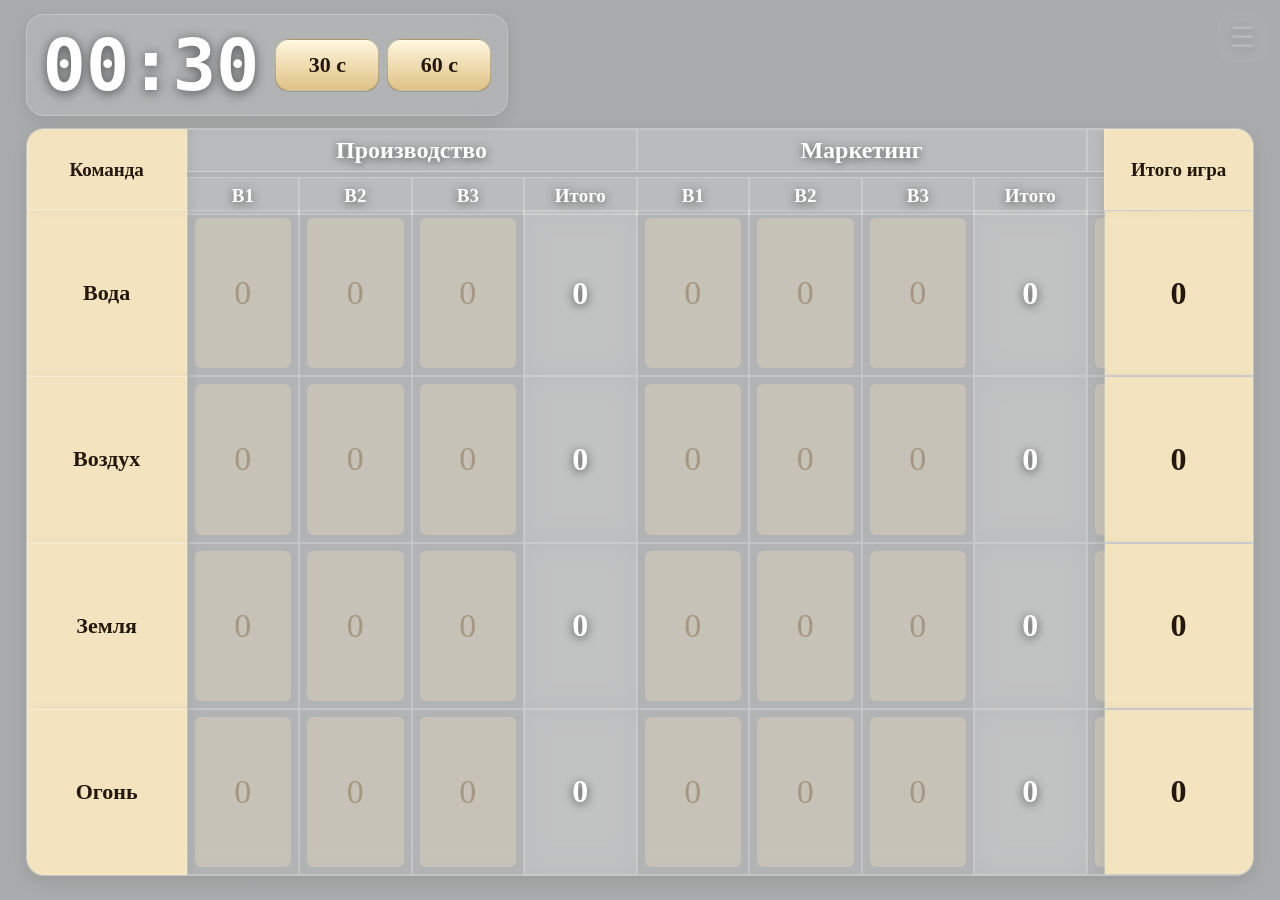
==== index.html @ 68de7b32 "Add stage navigation controls" ====
<!doctype html>
<html lang="ru">
  <head>
    <meta charset="utf-8">
    <meta name="viewport" content="width=device-width, initial-scale=1">
    <title>Прототип бизнес-игры</title>
    <link rel="stylesheet" href="assets/styles.css">
  </head>
  <body>
    <main class="game-shell">
      <div class="view-menu">
        <button class="menu-trigger" aria-label="Выбрать вид таблицы" type="button">☰</button>
        <div class="view-popover" aria-label="Вид таблицы">
          <button class="view-option" data-view="production" type="button">Производство</button>
          <button class="view-option" data-view="marketing" type="button">Маркетинг</button>
          <button class="view-option" data-view="sales" type="button">Реализация</button>
          <button class="view-option active" data-view="all" type="button">Общая таблица</button>
          <button class="view-option clear-view-option" id="clearTable" type="button">Очистить таблицу</button>
        </div>
      </div>

      <section class="timer-card" aria-label="Секундомер">
        <div class="timer-row">
          <div class="timer-display" id="timerDisplay">00:30</div>
          <div class="timer-actions">
            <button class="timer-button" data-timer-button="30">30 c</button>
            <button class="timer-button" data-timer-button="60">60 c</button>
          </div>
        </div>
      </section>

      <section class="score-board" aria-label="Общая таблица баллов">
        <div class="table-wrap">
          <table class="score-table">
            <thead id="scoreHead"></thead>
            <tbody id="scoreRows"></tbody>
          </table>
        </div>
      </section>

      <div class="score-popover" id="scorePopover" hidden>
        <div class="popover-title" id="popoverTitle"></div>
        <form class="custom-score-form" id="customScoreForm">
          <input id="customScoreInput" type="number" inputmode="numeric" placeholder="Любое число">
          <button class="chip" type="submit">OK</button>
        </form>
        <div class="popover-actions">
          <button class="chip" data-set-score="10">10</button>
          <button class="chip" data-set-score="20">20</button>
          <button class="chip" data-set-score="50">50</button>
        </div>
      </div>

      <div class="team-rule-popover" id="teamRulePopover" hidden>
        <div class="popover-title" id="teamRuleTitle"></div>
        <div class="team-rule-options">
          <button data-team-modifier="0" type="button">Без правила</button>
          <button data-team-modifier="-10" type="button">-10 каждый раз</button>
          <button data-team-modifier="-20" type="button">-20 каждый раз</button>
          <button data-team-modifier="-30" type="button">-30 каждый раз</button>
        </div>
        <form class="custom-score-form" id="customModifierForm">
          <input id="customModifierInput" type="number" inputmode="numeric" placeholder="Свое правило">
          <button class="chip" type="submit">OK</button>
        </form>
      </div>
    </main>

    <script src="assets/app.js"></script>
  </body>
</html>
---- assets/styles.css ----
:root {
  color-scheme: light;
  --ink: #24170c;
  --muted: #6d604f;
  --line: rgba(255, 255, 255, 0.22);
  --line-strong: rgba(255, 255, 255, 0.34);
  --paper: rgba(255, 255, 255, 0.1);
  --paper-strong: rgba(255, 255, 255, 0.1);
  --glass: rgba(255, 255, 255, 0.1);
  --glass-strong: rgba(255, 255, 255, 0.1);
  --glass-total: rgba(255, 255, 255, 0.1);
  --glass-game-total: rgba(255, 255, 255, 0.1);
  --cell-beige: #f3e3bf;
  --blue: #dff4ff;
  --blue-strong: #69c8ef;
  --red: #8c251d;
  --shadow: rgba(43, 31, 18, 0.1);
}

* {
  box-sizing: border-box;
}

body {
  margin: 0;
  height: 100vh;
  overflow: hidden;
  font-family: Georgia, "Times New Roman", serif;
  color: var(--ink);
  background:
    linear-gradient(rgba(4, 8, 12, 0.34), rgba(4, 8, 12, 0.34)),
    url("game-bg.png");
  background-size: cover;
  background-position: center;
}

button {
  font: inherit;
}

.game-shell {
  position: relative;
  display: flex;
  flex-direction: column;
  gap: 12px;
  width: min(1440px, 100%);
  height: 100vh;
  margin: 0 auto;
  padding: 14px clamp(10px, 2vw, 28px) 24px;
}

.timer-card {
  flex: 0 0 auto;
  position: relative;
  z-index: 20;
  width: fit-content;
  max-width: calc(100vw - 28px);
  padding: 14px 16px;
  border: 0.5px solid var(--line);
  border-radius: 18px;
  background: var(--glass);
  backdrop-filter: blur(14px) saturate(1.15);
  box-shadow: 0 6px 16px var(--shadow);
  overflow: visible;
}

.view-menu {
  position: fixed;
  top: 14px;
  right: 14px;
  z-index: 80;
  width: 210px;
  min-height: 0;
  padding: 0;
  opacity: 0.16;
  transition: opacity 160ms ease;
}

.view-menu.pinned,
.view-menu:has(.menu-trigger:hover),
.view-menu:has(.view-popover:hover) {
  opacity: 1;
}

.menu-trigger {
  position: relative;
  margin-left: auto;
  display: grid;
  place-items: center;
  width: 48px;
  height: 48px;
  border: 0.5px solid rgba(255, 255, 255, 0.28);
  border-radius: 14px;
  color: #ffffff;
  background: rgba(255, 255, 255, 0.1);
  cursor: pointer;
  font-size: 28px;
  line-height: 1;
  text-shadow: 0 2px 8px rgba(0, 0, 0, 0.68);
  backdrop-filter: blur(14px) saturate(1.15);
}

.view-popover {
  position: absolute;
  top: 58px;
  right: 0;
  display: grid;
  gap: 6px;
  width: 210px;
  padding: 14px 8px 8px;
  border: 0.5px solid var(--line-strong);
  border-radius: 14px;
  background: #fff7df;
  box-shadow: 0 14px 30px rgba(43, 31, 18, 0.26);
  opacity: 0;
  pointer-events: none;
  transform: translateY(-4px);
  transition: opacity 160ms ease, transform 160ms ease;
}

.view-popover::before {
  content: "";
  position: absolute;
  left: 0;
  right: 0;
  top: -14px;
  height: 14px;
}

.view-menu.pinned .view-popover,
.view-menu:has(.menu-trigger:hover) .view-popover,
.view-menu:has(.view-popover:hover) .view-popover {
  opacity: 1;
  pointer-events: auto;
  transform: translateY(0);
}

.view-option {
  min-height: 36px;
  border: 0.5px solid rgba(35, 20, 8, 0.18);
  border-radius: 8px;
  color: var(--ink);
  background: rgba(243, 227, 191, 0.72);
  cursor: pointer;
  font-size: 15px;
  font-weight: 700;
  text-align: left;
  transition: background 140ms ease, border-color 140ms ease, transform 140ms ease;
}

.view-option:hover,
.view-option:focus-visible {
  border-color: rgba(44, 154, 196, 0.55);
  background: #fff7df;
}

.view-option.active {
  background: var(--blue);
}

.clear-view-option {
  margin-top: 4px;
  color: #fff5ea;
  background: linear-gradient(#a93b31, var(--red));
}

.section-label {
  display: block;
  margin-bottom: 8px;
  color: rgba(255, 255, 255, 0.82);
  font-size: 12px;
  font-weight: 700;
  letter-spacing: 0;
  text-transform: uppercase;
}

.timer-row {
  display: flex;
  align-items: center;
  justify-content: space-between;
  gap: 16px;
}

.timer-display {
  min-width: 190px;
  font-family: ui-monospace, SFMono-Regular, Menlo, Monaco, Consolas, monospace;
  font-size: clamp(42px, 6vw, 72px);
  font-weight: 700;
  line-height: 1;
  color: #ffffff;
  text-shadow: 0 2px 12px rgba(0, 0, 0, 0.55);
}

.timer-actions,
.popover-actions {
  display: flex;
  flex-wrap: wrap;
  gap: 8px;
}

.timer-actions {
  align-items: center;
}

.chip {
  min-width: 62px;
  min-height: 38px;
  padding: 7px 11px;
  border: 0.5px solid rgba(35, 20, 8, 0.24);
  border-radius: 6px;
  color: var(--ink);
  background: linear-gradient(#fff7df, #dfc285);
  box-shadow: inset 0 0.5px rgba(255, 255, 255, 0.65), 0 1px 0 rgba(91, 65, 31, 0.24);
  cursor: pointer;
}

.timer-button {
  min-width: 104px;
  min-height: 52px;
  padding: 10px 18px;
  border: 0.5px solid rgba(35, 20, 8, 0.24);
  border-radius: 14px;
  color: var(--ink);
  background: linear-gradient(#fff7df, #dfc285);
  box-shadow: inset 0 0.5px rgba(255, 255, 255, 0.65), 0 1px 0 rgba(91, 65, 31, 0.24);
  cursor: pointer;
  font-size: 22px;
  font-weight: 700;
}

.clear-table-button {
  min-height: 52px;
  padding: 10px 16px;
  border: 0.5px solid rgba(35, 20, 8, 0.24);
  border-radius: 14px;
  color: #fff5ea;
  background: linear-gradient(#a93b31, var(--red));
  box-shadow: inset 0 0.5px rgba(255, 255, 255, 0.24), 0 1px 0 rgba(91, 65, 31, 0.24);
  cursor: pointer;
  font-size: 18px;
  font-weight: 700;
}

.timer-button.running {
  color: #fff5ea;
  background: linear-gradient(#a93b31, var(--red));
  font-size: 34px;
  line-height: 1;
}

.timer-button:active,
.clear-table-button:active {
  transform: translateY(1px);
}

.chip.primary {
  min-width: 98px;
  background: linear-gradient(#dbf7ff, var(--blue-strong));
}

.chip.clear-chip {
  min-width: 86px;
  color: #fff5ea;
  background: linear-gradient(#a93b31, var(--red));
}

.chip:active {
  transform: translateY(1px);
  box-shadow: inset 0 0.5px rgba(255, 255, 255, 0.45), 0 0.5px 0 rgba(91, 65, 31, 0.22);
}

.score-board {
  flex: 1 1 auto;
  min-height: 0;
  position: relative;
  z-index: 1;
  border: 0.5px solid var(--line);
  border-radius: 18px;
  background: var(--glass);
  backdrop-filter: blur(14px) saturate(1.15);
  box-shadow: 0 6px 16px var(--shadow);
  overflow: hidden;
}

.table-wrap {
  height: 100%;
  overflow-x: auto;
  overflow-y: auto;
}

.score-table {
  width: 100%;
  height: 100%;
  min-width: 1660px;
  border-collapse: separate;
  border-spacing: 0;
  table-layout: fixed;
}

.score-table.stage-view {
  min-width: 900px;
}

.score-table tbody tr {
  height: 25%;
}

.score-table th,
.score-table td {
  border: 0.5px solid var(--line);
  padding: 7px;
  text-align: center;
}

.score-table thead th {
  position: sticky;
  top: 0;
  z-index: 3;
  color: #ffffff;
  text-shadow: 0 2px 10px rgba(0, 0, 0, 0.55);
  background: var(--paper-strong);
  font-size: 19px;
  font-weight: 700;
}

.score-table .stage-head {
  top: 0;
  border-bottom-color: var(--line-strong);
  font-size: 24px;
}

.stage-nav {
  display: grid;
  grid-template-columns: 48px 1fr 48px;
  align-items: center;
  gap: 12px;
  width: min(520px, 100%);
  margin: 0 auto;
}

.stage-nav-button {
  display: grid;
  place-items: center;
  width: 44px;
  height: 34px;
  border: 0.5px solid rgba(255, 255, 255, 0.28);
  border-radius: 10px;
  color: #ffffff;
  background: rgba(255, 255, 255, 0.1);
  cursor: pointer;
  font-size: 32px;
  font-weight: 700;
  line-height: 1;
  text-shadow: 0 2px 8px rgba(0, 0, 0, 0.6);
}

.stage-nav-button:hover:not(:disabled),
.stage-nav-button:focus-visible:not(:disabled) {
  background: rgba(255, 255, 255, 0.22);
}

.stage-nav-button:disabled {
  opacity: 0;
  cursor: default;
}

.score-table thead tr:nth-child(2) th {
  top: 48px;
}

.team-head,
.team-cell {
  position: sticky;
  left: 0;
  z-index: 7;
  width: 160px;
  min-width: 160px;
  text-align: left;
  color: var(--ink);
  text-shadow: none;
  background: var(--cell-beige);
  box-shadow: 4px 0 10px rgba(43, 31, 18, 0.06);
}

.team-head {
  top: 0;
  z-index: 12;
}

.score-table thead th.team-head {
  left: 0;
  top: 0;
  z-index: 20;
  color: var(--ink);
  text-shadow: none;
  background: var(--cell-beige);
}

.team-cell {
  padding: 0;
  font-size: 22px;
}

.team-rule-button {
  display: flex;
  align-items: center;
  justify-content: center;
  gap: 8px;
  width: 100%;
  min-height: 96px;
  height: 100%;
  padding: 7px;
  border: 0;
  color: var(--ink);
  background: transparent;
  cursor: pointer;
  font: inherit;
  font-weight: 700;
}

.team-rule-button span {
  padding: 3px 7px;
  border-radius: 999px;
  color: #fff5ea;
  background: linear-gradient(#a93b31, var(--red));
  font-size: 14px;
}

.team-rule-button:hover,
.team-rule-button:focus-visible {
  text-decoration: underline;
}

.score-cell {
  display: grid;
  place-items: center;
  position: relative;
  width: 100%;
  height: 100%;
  min-height: 96px;
  border: 0.5px solid transparent;
  border-radius: 6px;
  color: var(--ink);
  background: rgba(243, 227, 191, 0.3);
  font-size: 34px;
  font-weight: 700;
  cursor: pointer;
  transition: background 140ms ease, border-color 140ms ease, box-shadow 140ms ease;
}

.score-cell:empty::before {
  content: "0";
  color: #a59782;
  font-weight: 400;
}

.score-cell .score-number:empty::before {
  content: "0";
  color: #a59782;
  font-weight: 400;
}

.inline-score-actions {
  position: absolute;
  right: 8px;
  bottom: 8px;
  left: 8px;
  display: grid;
  grid-template-columns: repeat(3, 1fr);
  gap: 5px;
  opacity: 0;
  pointer-events: none;
  transform: translateY(4px);
  transition: opacity 140ms ease, transform 140ms ease;
}

.inline-custom {
  position: absolute;
  top: 7px;
  left: 7px;
  display: grid;
  place-items: center;
  width: 26px;
  height: 26px;
  border: 0.5px solid rgba(35, 20, 8, 0.24);
  border-radius: 50%;
  color: var(--ink);
  background: #fff7df;
  box-shadow: 0 1px 0 rgba(91, 65, 31, 0.2);
  cursor: pointer;
  font-size: 13px;
  font-weight: 700;
  line-height: 1;
  opacity: 0;
  pointer-events: none;
  transition: opacity 140ms ease;
}

.stage-score-cell:hover .inline-custom,
.stage-score-cell:focus-within .inline-custom {
  opacity: 1;
  pointer-events: auto;
}

.stage-score-cell:hover .inline-score-actions,
.stage-score-cell:focus-within .inline-score-actions {
  opacity: 1;
  pointer-events: auto;
  transform: translateY(0);
}

.inline-score-actions button,
.inline-clear {
  border: 0.5px solid rgba(35, 20, 8, 0.24);
  color: var(--ink);
  background: #fff7df;
  box-shadow: 0 1px 0 rgba(91, 65, 31, 0.2);
  cursor: pointer;
  font-weight: 700;
}

.inline-score-actions button {
  min-height: 28px;
  border-radius: 6px;
  font-size: 14px;
}

.inline-clear {
  position: absolute;
  top: 7px;
  right: 7px;
  display: grid;
  place-items: center;
  width: 26px;
  height: 26px;
  border-radius: 50%;
  color: #fff5ea;
  background: linear-gradient(#a93b31, var(--red));
  font-size: 18px;
  line-height: 1;
  opacity: 0;
  pointer-events: none;
  transition: opacity 140ms ease;
}

.stage-score-cell:hover .inline-clear,
.stage-score-cell:focus-within .inline-clear,
.score-cell:hover .popup-cell-clear,
.score-cell:focus-visible .popup-cell-clear {
  opacity: 1;
  pointer-events: auto;
}

.score-cell:hover,
.score-cell.selected {
  border-color: rgba(44, 154, 196, 0.62);
  background: rgba(243, 227, 191, 0.78);
}

.score-cell.filled {
  background: var(--cell-beige);
}

.score-cell.selected,
.score-cell:focus-visible {
  background: var(--cell-beige);
  box-shadow: inset 0 0 0 1px rgba(44, 154, 196, 0.48);
}

.game-total-head,
.game-total-cell {
  position: sticky;
  right: 0;
  z-index: 7;
  width: 150px;
  color: var(--ink);
  text-shadow: none;
  background: var(--cell-beige);
  box-shadow: -4px 0 10px rgba(43, 31, 18, 0.06);
  background-clip: padding-box;
  font-size: 32px;
  font-weight: 700;
}

.total-cell {
  background: var(--glass-total);
  backdrop-filter: blur(14px) saturate(1.15);
  color: #ffffff;
  text-shadow: 0 2px 10px rgba(0, 0, 0, 0.6);
  font-size: 32px;
  font-weight: 700;
}

.game-total-head {
  top: 0;
  z-index: 12;
}

.score-table thead th.game-total-head {
  right: 0;
  top: 0;
  z-index: 20;
  color: var(--ink);
  text-shadow: none;
  background: var(--cell-beige);
}

.stage-total-head,
.total-cell {
  width: 118px;
}

.score-popover,
.team-rule-popover {
  position: absolute;
  z-index: 90;
  width: 250px;
  padding: 10px;
  border: 0.5px solid var(--line-strong);
  border-radius: 16px;
  background: #fff7df;
  box-shadow: 0 14px 30px rgba(43, 31, 18, 0.26);
}

.custom-score-form {
  display: grid;
  grid-template-columns: 1fr auto;
  gap: 7px;
  margin: 0 0 8px;
}

.custom-score-form input {
  min-width: 0;
  min-height: 38px;
  border: 0.5px solid rgba(35, 20, 8, 0.24);
  border-radius: 6px;
  padding: 7px 9px;
  color: var(--ink);
  background: #fffdf4;
  font: inherit;
}

.team-rule-options {
  display: grid;
  gap: 6px;
}

.team-rule-options button {
  min-height: 36px;
  border: 0.5px solid rgba(35, 20, 8, 0.18);
  border-radius: 8px;
  color: var(--ink);
  background: rgba(243, 227, 191, 0.72);
  cursor: pointer;
  font: inherit;
  font-weight: 700;
  text-align: left;
}

.team-rule-options button:hover,
.team-rule-options button:focus-visible {
  border-color: rgba(44, 154, 196, 0.55);
  background: #fff7df;
}

.popover-title {
  margin-bottom: 8px;
  color: var(--ink);
  text-shadow: none;
  font-size: 13px;
  font-weight: 700;
}

@media (max-width: 720px) {
  .timer-row {
    align-items: flex-start;
    flex-direction: column;
  }

  .timer-display {
    min-width: 0;
  }

  .score-table {
    min-width: 1500px;
  }
}
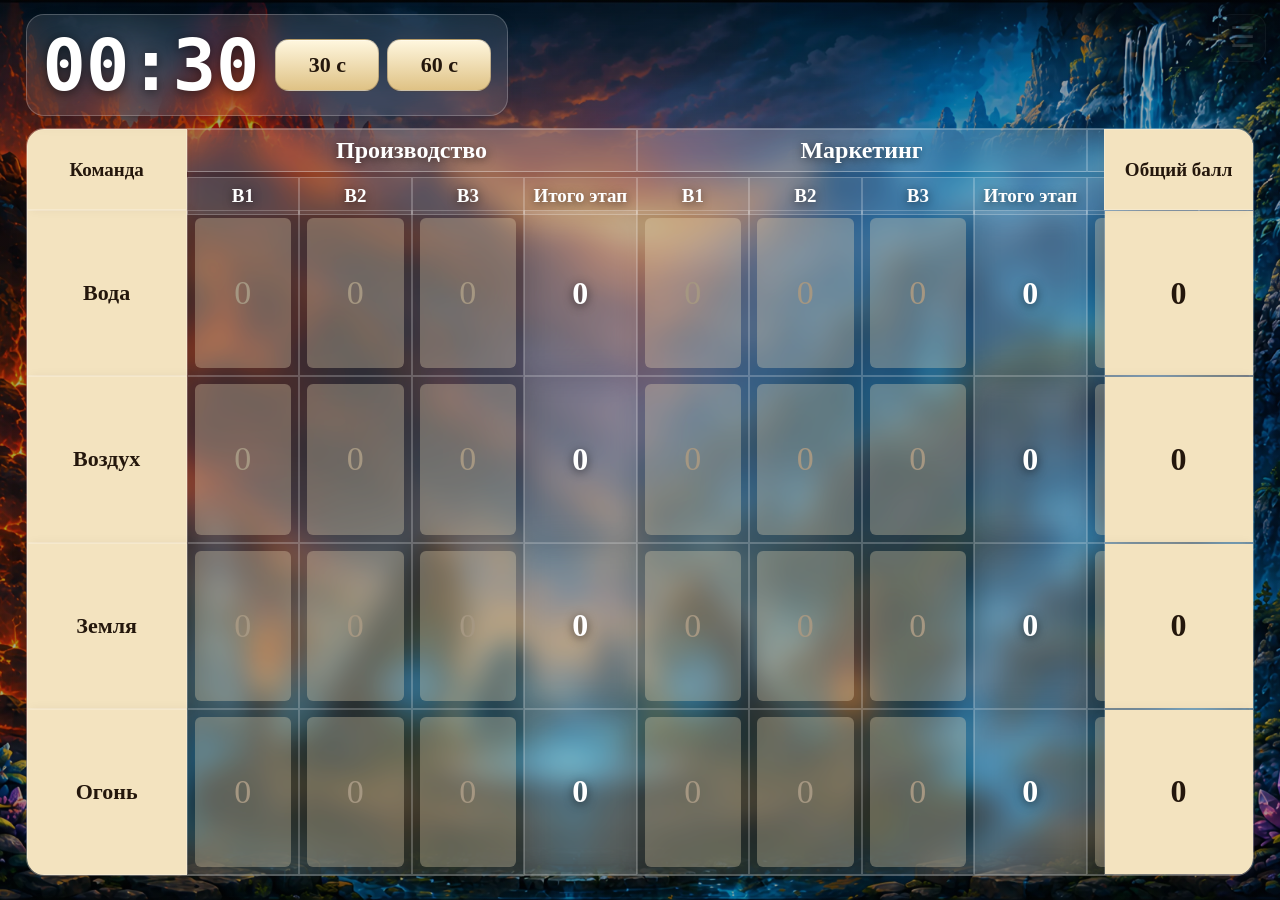
==== commit 60bfcbf9: "Name project Business Game" ====
--- a/index.html
+++ b/index.html
@@ -3,7 +3,7 @@
   <head>
     <meta charset="utf-8">
     <meta name="viewport" content="width=device-width, initial-scale=1">
-    <title>Прототип бизнес-игры</title>
+    <title>Бизнес игра</title>
     <link rel="stylesheet" href="assets/styles.css">
   </head>
   <body>
@@ -41,7 +41,7 @@
       <div class="score-popover" id="scorePopover" hidden>
         <div class="popover-title" id="popoverTitle"></div>
         <form class="custom-score-form" id="customScoreForm">
-          <input id="customScoreInput" type="number" inputmode="numeric" placeholder="Любое число">
+          <input id="customScoreInput" type="number" inputmode="numeric" step="10" placeholder="Любое число">
           <button class="chip" type="submit">OK</button>
         </form>
         <div class="popover-actions">
@@ -60,7 +60,7 @@
           <button data-team-modifier="-30" type="button">-30 каждый раз</button>
         </div>
         <form class="custom-score-form" id="customModifierForm">
-          <input id="customModifierInput" type="number" inputmode="numeric" placeholder="Свое правило">
+          <input id="customModifierInput" type="number" inputmode="numeric" step="10" placeholder="Свое правило">
           <button class="chip" type="submit">OK</button>
         </form>
       </div>
--- a/assets/styles.css
+++ b/assets/styles.css
@@ -29,7 +29,7 @@
   color: var(--ink);
   background:
     linear-gradient(rgba(4, 8, 12, 0.34), rgba(4, 8, 12, 0.34)),
-    url("game-bg.png");
+    url("game-bg.webp");
   background-size: cover;
   background-position: center;
 }
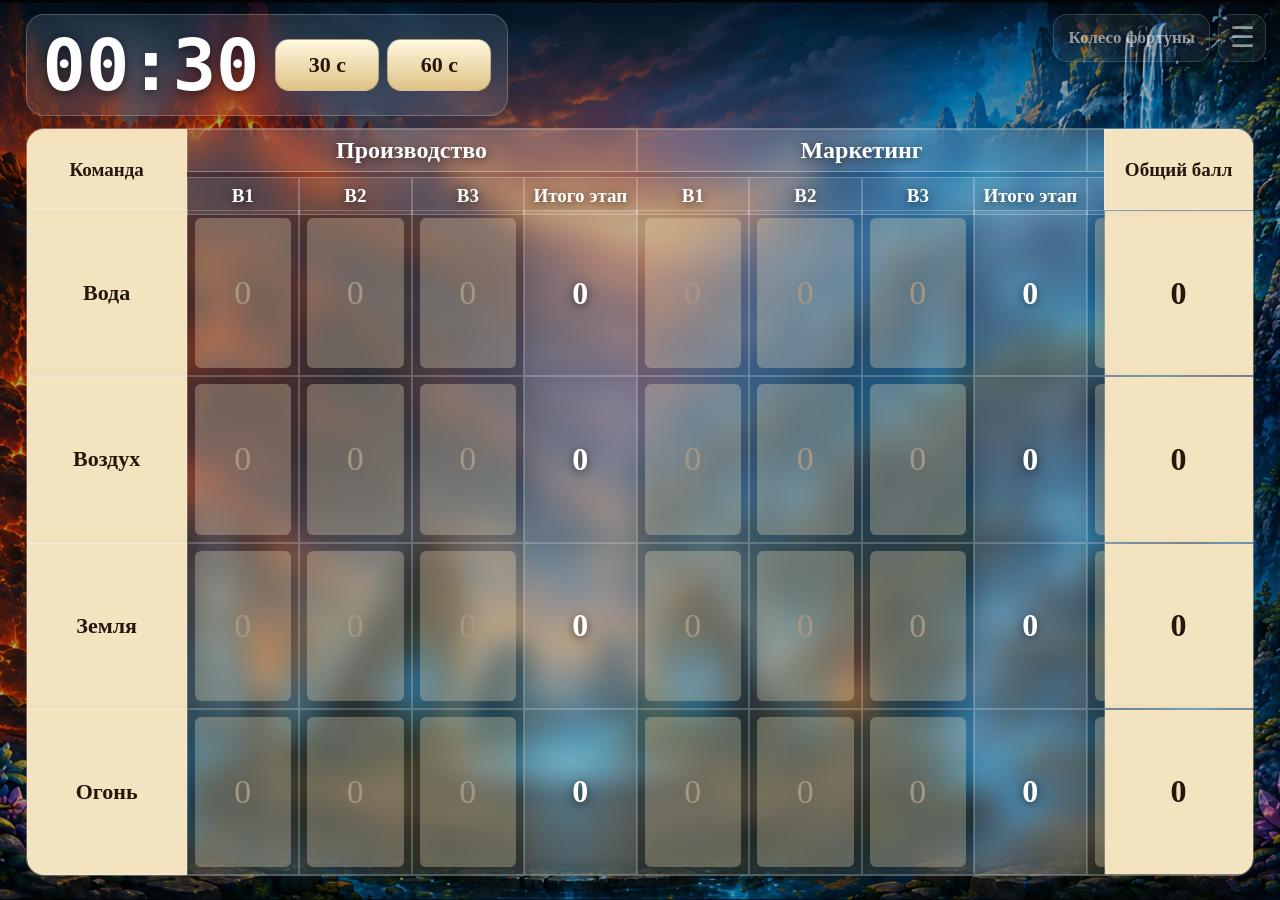
==== commit 9b5d2821: "Add fortune wheel and timer warning" ====
--- a/index.html
+++ b/index.html
@@ -9,7 +9,10 @@
   <body>
     <main class="game-shell">
       <div class="view-menu">
-        <button class="menu-trigger" aria-label="Выбрать вид таблицы" type="button">☰</button>
+        <div class="top-actions">
+          <button class="fortune-trigger" id="fortuneOpen" type="button">Колесо фортуны</button>
+          <button class="menu-trigger" aria-label="Выбрать вид таблицы" type="button">☰</button>
+        </div>
         <div class="view-popover" aria-label="Вид таблицы">
           <button class="view-option" data-view="production" type="button">Производство</button>
           <button class="view-option" data-view="marketing" type="button">Маркетинг</button>
@@ -37,6 +40,40 @@
           </table>
         </div>
       </section>
+
+      <section class="fortune-screen" id="fortuneScreen" aria-label="Колесо фортуны" hidden>
+        <button class="fortune-back" id="fortuneBack" type="button">‹ Вернуться к таблице</button>
+        <button class="fortune-rules-open" id="fortuneRulesOpen" type="button">Правила</button>
+        <button class="fortune-reset" id="fortuneReset" type="button">Сбросить прокруты</button>
+        <aside class="fortune-history" aria-label="История прокрутов">
+          <div class="fortune-history-title">Прокруты</div>
+          <ol class="fortune-history-list" id="fortuneHistory"></ol>
+        </aside>
+        <div class="fortune-layout">
+          <div class="fortune-wheel-panel">
+            <div class="fortune-result" id="fortuneResult">Готово к прокрутке</div>
+            <div class="fortune-wheel-wrap">
+              <div class="fortune-pointer" aria-hidden="true"></div>
+              <div class="fortune-wheel" id="fortuneWheel"></div>
+              <button class="fortune-spin" id="fortuneSpin" type="button">Крутить</button>
+            </div>
+          </div>
+        </div>
+      </section>
+
+      <div class="fortune-rules-modal" id="fortuneRulesModal" hidden>
+        <div class="fortune-rules-dialog" role="dialog" aria-modal="true" aria-label="Правила колеса фортуны">
+          <div class="fortune-rules-header">
+            <div class="fortune-rules-title">Правила колеса</div>
+            <button class="fortune-rule-add" id="fortuneRuleAdd" type="button">Добавить правило</button>
+            <button class="fortune-rules-close" id="fortuneRulesClose" type="button" aria-label="Закрыть">×</button>
+          </div>
+          <div class="fortune-rules" id="fortuneRules"></div>
+          <div class="fortune-rules-footer">
+            <button class="fortune-rules-done" id="fortuneRulesDone" type="button">Готово</button>
+          </div>
+        </div>
+      </div>
 
       <div class="score-popover" id="scorePopover" hidden>
         <div class="popover-title" id="popoverTitle"></div>
--- a/assets/styles.css
+++ b/assets/styles.css
@@ -64,27 +64,59 @@
   overflow: visible;
 }
 
+.timer-card.warning {
+  border-color: rgba(255, 92, 72, 0.72);
+  background: rgba(140, 37, 29, 0.62);
+  box-shadow: 0 0 0 2px rgba(255, 92, 72, 0.24), 0 10px 28px rgba(140, 37, 29, 0.36);
+}
+
 .view-menu {
   position: fixed;
   top: 14px;
   right: 14px;
   z-index: 80;
-  width: 210px;
+  width: 380px;
   min-height: 0;
   padding: 0;
-  opacity: 0.16;
+  opacity: 0.56;
   transition: opacity 160ms ease;
 }
 
 .view-menu.pinned,
 .view-menu:has(.menu-trigger:hover),
+.view-menu:has(.fortune-trigger:hover),
 .view-menu:has(.view-popover:hover) {
   opacity: 1;
 }
 
+.top-actions {
+  display: flex;
+  justify-content: flex-end;
+  gap: 8px;
+}
+
+.fortune-trigger {
+  min-height: 48px;
+  padding: 8px 14px;
+  border: 0.5px solid rgba(255, 255, 255, 0.28);
+  border-radius: 14px;
+  color: #ffffff;
+  background: rgba(255, 255, 255, 0.1);
+  cursor: pointer;
+  font-size: 17px;
+  font-weight: 700;
+  text-shadow: 0 2px 8px rgba(0, 0, 0, 0.68);
+  backdrop-filter: blur(14px) saturate(1.15);
+}
+
+.fortune-trigger.active {
+  color: var(--ink);
+  text-shadow: none;
+  background: var(--blue);
+}
+
 .menu-trigger {
   position: relative;
-  margin-left: auto;
   display: grid;
   place-items: center;
   width: 48px;
@@ -191,6 +223,11 @@
   text-shadow: 0 2px 12px rgba(0, 0, 0, 0.55);
 }
 
+.timer-card.warning .timer-display {
+  color: #fff5ea;
+  text-shadow: 0 0 16px rgba(255, 92, 72, 0.72), 0 2px 12px rgba(0, 0, 0, 0.62);
+}
+
 .timer-actions,
 .popover-actions {
   display: flex;
@@ -282,6 +319,410 @@
   overflow: hidden;
 }
 
+.fortune-screen {
+  flex: 1 1 auto;
+  min-height: 0;
+  position: relative;
+  z-index: 1;
+  display: flex;
+  flex-direction: column;
+  padding-top: 54px;
+}
+
+.fortune-screen[hidden] {
+  display: none;
+}
+
+.fortune-back {
+  position: fixed;
+  top: 14px;
+  left: 14px;
+  z-index: 80;
+  min-height: 48px;
+  padding: 8px 16px 8px 12px;
+  border: 0.5px solid rgba(255, 255, 255, 0.28);
+  border-radius: 14px;
+  color: #ffffff;
+  background: rgba(255, 255, 255, 0.1);
+  cursor: pointer;
+  font-size: 18px;
+  font-weight: 700;
+  text-shadow: 0 2px 8px rgba(0, 0, 0, 0.68);
+  backdrop-filter: blur(14px) saturate(1.15);
+}
+
+.fortune-rules-open {
+  position: fixed;
+  top: 72px;
+  left: 14px;
+  z-index: 80;
+  min-height: 44px;
+  padding: 8px 16px;
+  border: 0.5px solid rgba(35, 20, 8, 0.24);
+  border-radius: 14px;
+  color: var(--ink);
+  background: linear-gradient(#fff7df, #dfc285);
+  box-shadow: inset 0 0.5px rgba(255, 255, 255, 0.65), 0 1px 0 rgba(91, 65, 31, 0.24);
+  cursor: pointer;
+  font-size: 18px;
+  font-weight: 700;
+}
+
+.fortune-reset {
+  position: fixed;
+  top: 128px;
+  left: 14px;
+  z-index: 80;
+  min-height: 44px;
+  padding: 8px 16px;
+  border: 0.5px solid rgba(35, 20, 8, 0.24);
+  border-radius: 14px;
+  color: #fff5ea;
+  background: linear-gradient(#a93b31, var(--red));
+  box-shadow: inset 0 0.5px rgba(255, 255, 255, 0.24), 0 1px 0 rgba(91, 65, 31, 0.24);
+  cursor: pointer;
+  font-size: 18px;
+  font-weight: 700;
+}
+
+.fortune-history {
+  position: fixed;
+  top: 92px;
+  right: 14px;
+  z-index: 70;
+  display: grid;
+  grid-template-rows: auto minmax(0, 1fr);
+  gap: 10px;
+  width: 260px;
+  max-height: calc(100vh - 112px);
+  padding: 14px;
+  border: 0.5px solid var(--line);
+  border-radius: 18px;
+  color: #ffffff;
+  background: var(--glass);
+  backdrop-filter: blur(14px) saturate(1.15);
+  box-shadow: 0 6px 16px var(--shadow);
+  text-shadow: 0 2px 8px rgba(0, 0, 0, 0.58);
+}
+
+.fortune-history-title {
+  font-size: 20px;
+  font-weight: 700;
+}
+
+.fortune-history-list {
+  display: grid;
+  gap: 8px;
+  min-height: 0;
+  margin: 0;
+  padding: 0;
+  overflow: auto;
+  list-style: none;
+}
+
+.fortune-history-list:empty::before {
+  content: "Пока пусто";
+  color: rgba(255, 255, 255, 0.76);
+  font-size: 16px;
+  font-weight: 700;
+}
+
+.fortune-history-list li {
+  display: grid;
+  grid-template-columns: 28px 1fr;
+  gap: 8px;
+  align-items: start;
+  padding: 9px 10px;
+  border: 0.5px solid rgba(255, 255, 255, 0.24);
+  border-radius: 10px;
+  background: rgba(255, 247, 223, 0.14);
+  font-size: 15px;
+  font-weight: 700;
+  line-height: 1.15;
+}
+
+.fortune-history-list li span {
+  display: grid;
+  place-items: center;
+  width: 24px;
+  height: 24px;
+  border-radius: 50%;
+  color: var(--ink);
+  background: #fff7df;
+  text-shadow: none;
+  font-size: 13px;
+}
+
+.fortune-layout {
+  display: flex;
+  align-items: center;
+  justify-content: center;
+  width: 100%;
+  height: 100%;
+  margin: 0 auto;
+}
+
+.fortune-wheel-panel {
+  display: grid;
+  grid-template-rows: auto minmax(0, 1fr);
+  place-items: center;
+  gap: clamp(34px, 5vh, 72px);
+  width: min(100%, 1180px);
+  height: 100%;
+  min-height: 0;
+}
+
+.fortune-wheel-wrap {
+  position: relative;
+  display: grid;
+  place-items: center;
+  min-height: 0;
+}
+
+.fortune-wheel {
+  position: relative;
+  width: min(72vh, 900px, calc(100vw - 120px));
+  aspect-ratio: 1;
+  border: 10px solid rgba(255, 247, 223, 0.92);
+  border-radius: 50%;
+  box-shadow: 0 18px 42px rgba(0, 0, 0, 0.34), inset 0 0 0 2px rgba(35, 20, 8, 0.2);
+  overflow: hidden;
+  transition: transform 4600ms cubic-bezier(0.13, 0.72, 0.08, 1);
+}
+
+.fortune-wheel::after {
+  content: "";
+  position: absolute;
+  inset: 19%;
+  border-radius: 50%;
+  background: rgba(255, 247, 223, 0.34);
+  box-shadow: inset 0 0 0 1px rgba(35, 20, 8, 0.16);
+}
+
+.fortune-label {
+  position: absolute;
+  top: 50%;
+  left: 50%;
+  z-index: 2;
+  display: flex;
+  align-items: center;
+  width: min(24vh, 250px);
+  height: 26px;
+  color: var(--ink);
+  font-size: clamp(13px, 1.35vw, 18px);
+  font-weight: 700;
+  line-height: 22px;
+  text-shadow: 0 1px rgba(255, 255, 255, 0.55);
+  transform: rotate(var(--angle)) translateX(calc(min(36vh, 450px, calc((100vw - 120px) / 2)) - 12px)) rotate(180deg);
+  transform-origin: left center;
+}
+
+.fortune-label-text {
+  display: block;
+  width: 100%;
+  padding: 2px 12px;
+  white-space: nowrap;
+  overflow: hidden;
+  text-overflow: ellipsis;
+}
+
+.fortune-pointer {
+  position: absolute;
+  top: -7px;
+  z-index: 5;
+  width: 0;
+  height: 0;
+  border-right: 22px solid transparent;
+  border-left: 22px solid transparent;
+  border-top: 42px solid var(--red);
+  filter: drop-shadow(0 5px 8px rgba(0, 0, 0, 0.35));
+}
+
+.fortune-spin {
+  position: absolute;
+  z-index: 6;
+  display: grid;
+  place-items: center;
+  width: 132px;
+  height: 132px;
+  border: 0.5px solid rgba(35, 20, 8, 0.26);
+  border-radius: 50%;
+  color: var(--ink);
+  background: linear-gradient(#fff7df, #dfc285);
+  box-shadow: 0 9px 20px rgba(43, 31, 18, 0.28), inset 0 0.5px rgba(255, 255, 255, 0.65);
+  cursor: pointer;
+  font-size: 24px;
+  font-weight: 700;
+}
+
+.fortune-spin:disabled {
+  cursor: wait;
+  opacity: 0.78;
+}
+
+.fortune-result {
+  width: min(760px, calc(100vw - 320px));
+  min-height: 82px;
+  padding: 16px 24px;
+  border: 0.5px solid var(--line);
+  border-radius: 18px;
+  color: #ffffff;
+  background: var(--glass);
+  backdrop-filter: blur(14px) saturate(1.15);
+  box-shadow: 0 6px 16px var(--shadow);
+  font-size: clamp(26px, 3vw, 44px);
+  font-weight: 700;
+  line-height: 1.08;
+  text-align: center;
+  text-shadow: 0 2px 10px rgba(0, 0, 0, 0.55);
+}
+
+.fortune-rules-modal {
+  position: fixed;
+  inset: 0;
+  z-index: 120;
+  display: grid;
+  place-items: center;
+  padding: 18px;
+  background: rgba(4, 8, 12, 0.48);
+  backdrop-filter: blur(8px);
+}
+
+.fortune-rules-modal[hidden] {
+  display: none;
+}
+
+.fortune-rules-dialog {
+  display: grid;
+  grid-template-rows: auto minmax(0, 1fr) auto;
+  gap: 12px;
+  width: min(620px, 100%);
+  max-height: min(760px, calc(100vh - 36px));
+  padding: 16px;
+  border: 0.5px solid var(--line-strong);
+  border-radius: 18px;
+  background: #fff7df;
+  box-shadow: 0 24px 52px rgba(0, 0, 0, 0.32);
+}
+
+.fortune-rules-header {
+  display: flex;
+  align-items: center;
+  justify-content: space-between;
+  gap: 12px;
+}
+
+.fortune-rules-title {
+  color: var(--ink);
+  font-size: 24px;
+  font-weight: 700;
+}
+
+.fortune-rule-add {
+  min-height: 38px;
+  margin-left: auto;
+  padding: 7px 12px;
+  border: 0.5px solid rgba(35, 20, 8, 0.24);
+  border-radius: 8px;
+  color: var(--ink);
+  background: linear-gradient(#fff7df, #dfc285);
+  cursor: pointer;
+  font: inherit;
+  font-size: 15px;
+  font-weight: 700;
+}
+
+.fortune-rules-close {
+  display: grid;
+  place-items: center;
+  width: 40px;
+  height: 40px;
+  border: 0.5px solid rgba(35, 20, 8, 0.24);
+  border-radius: 50%;
+  color: #fff5ea;
+  background: linear-gradient(#a93b31, var(--red));
+  cursor: pointer;
+  font-size: 28px;
+  line-height: 1;
+}
+
+.fortune-rules {
+  display: grid;
+  gap: 7px;
+  min-height: 0;
+  overflow: auto;
+}
+
+.fortune-rule-row {
+  display: grid;
+  grid-template-columns: 26px 1fr 36px;
+  align-items: center;
+  gap: 8px;
+}
+
+.fortune-rule-number {
+  color: var(--ink);
+  font-size: 13px;
+  font-weight: 700;
+  text-align: center;
+}
+
+.fortune-rule-input {
+  min-width: 0;
+  min-height: 36px;
+  border: 0.5px solid rgba(35, 20, 8, 0.24);
+  border-radius: 8px;
+  padding: 7px 9px;
+  color: var(--ink);
+  background: #fffdf4;
+  font: inherit;
+  font-size: 14px;
+}
+
+.fortune-rule-delete {
+  display: grid;
+  place-items: center;
+  width: 36px;
+  height: 36px;
+  border: 0.5px solid rgba(35, 20, 8, 0.24);
+  border-radius: 50%;
+  color: #fff5ea;
+  background: linear-gradient(#a93b31, var(--red));
+  cursor: pointer;
+  font: inherit;
+  font-size: 22px;
+  font-weight: 700;
+  line-height: 1;
+}
+
+.fortune-rules-empty {
+  padding: 18px;
+  color: var(--muted);
+  text-align: center;
+  font-size: 18px;
+  font-weight: 700;
+}
+
+.fortune-rules-footer {
+  display: flex;
+  justify-content: flex-end;
+}
+
+.fortune-rules-done {
+  min-width: 128px;
+  min-height: 42px;
+  padding: 8px 18px;
+  border: 0.5px solid rgba(35, 20, 8, 0.24);
+  border-radius: 10px;
+  color: var(--ink);
+  background: linear-gradient(#dbf7ff, var(--blue-strong));
+  box-shadow: inset 0 0.5px rgba(255, 255, 255, 0.65), 0 1px 0 rgba(91, 65, 31, 0.24);
+  cursor: pointer;
+  font: inherit;
+  font-size: 17px;
+  font-weight: 700;
+}
+
 .table-wrap {
   height: 100%;
   overflow-x: auto;
@@ -684,4 +1125,65 @@
   .score-table {
     min-width: 1500px;
   }
-}
+
+  .view-menu {
+    width: calc(100vw - 28px);
+  }
+
+  .fortune-trigger {
+    max-width: calc(100vw - 92px);
+    font-size: 15px;
+  }
+
+  .fortune-screen {
+    padding-top: 78px;
+  }
+
+  .fortune-layout {
+    overflow-y: auto;
+    padding-bottom: 18px;
+  }
+
+  .fortune-wheel-panel {
+    gap: 28px;
+  }
+
+  .fortune-result {
+    width: min(92vw, 560px);
+    min-height: 68px;
+    font-size: 24px;
+  }
+
+  .fortune-wheel {
+    width: min(92vw, 520px);
+  }
+
+  .fortune-label {
+    width: min(26vw, 136px);
+    height: 20px;
+    font-size: 11px;
+    line-height: 17px;
+    transform: rotate(var(--angle)) translateX(calc(min(46vw, 260px) - 12px)) rotate(180deg);
+  }
+
+  .fortune-spin {
+    width: 104px;
+    height: 104px;
+    font-size: 19px;
+  }
+
+  .fortune-rules-open {
+    top: 128px;
+  }
+
+  .fortune-reset {
+    top: 184px;
+  }
+
+  .fortune-history {
+    position: static;
+    width: min(92vw, 520px);
+    max-height: none;
+    margin: 0 auto 18px;
+  }
+}
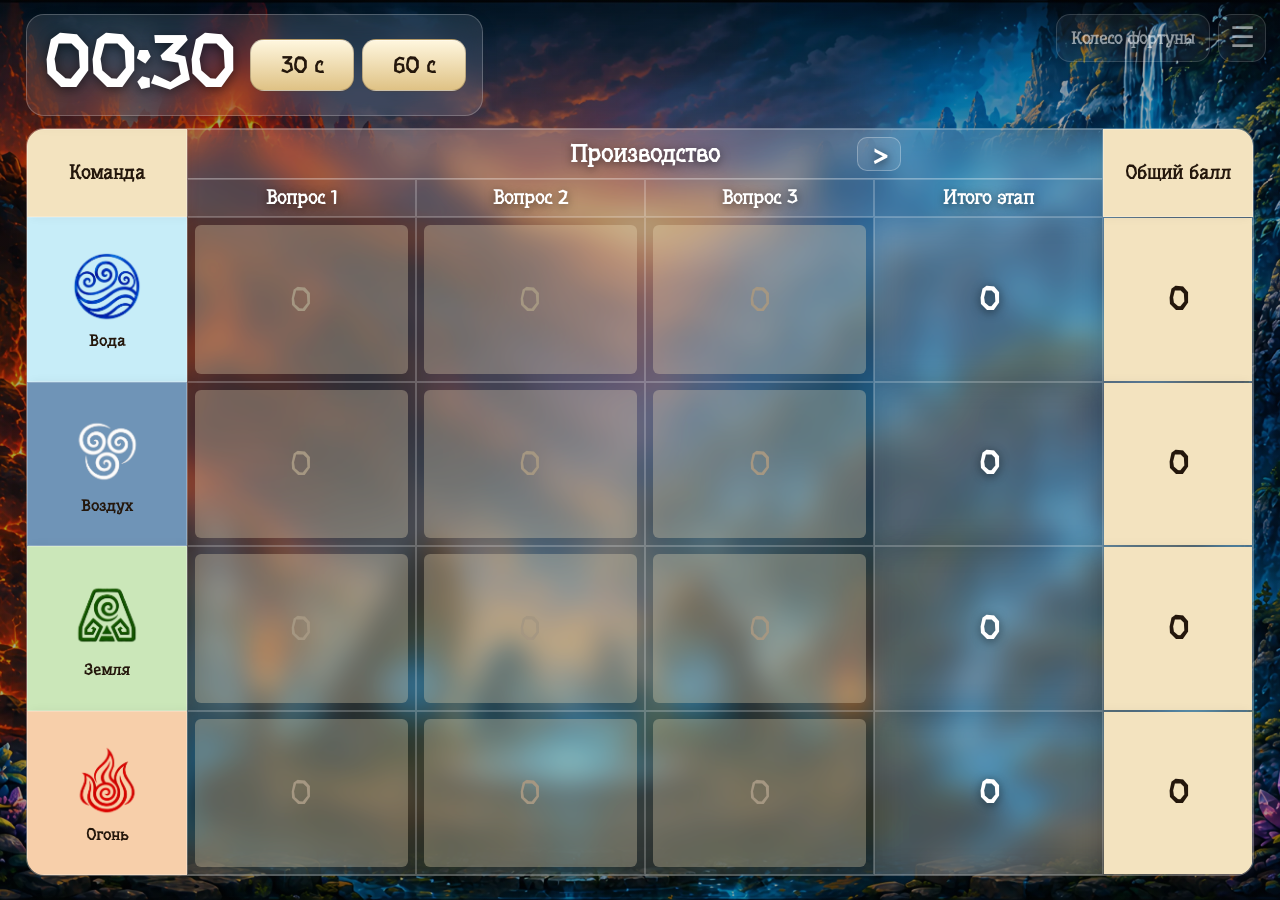
==== commit 997fb60c: "Update team marks and default stage" ====
--- a/index.html
+++ b/index.html
@@ -4,6 +4,9 @@
     <meta charset="utf-8">
     <meta name="viewport" content="width=device-width, initial-scale=1">
     <title>Бизнес игра</title>
+    <link rel="preconnect" href="https://fonts.googleapis.com">
+    <link rel="preconnect" href="https://fonts.gstatic.com" crossorigin>
+    <link href="https://fonts.googleapis.com/css2?family=Underdog&display=swap" rel="stylesheet">
     <link rel="stylesheet" href="assets/styles.css">
   </head>
   <body>
@@ -14,10 +17,10 @@
           <button class="menu-trigger" aria-label="Выбрать вид таблицы" type="button">☰</button>
         </div>
         <div class="view-popover" aria-label="Вид таблицы">
-          <button class="view-option" data-view="production" type="button">Производство</button>
+          <button class="view-option active" data-view="production" type="button">Производство</button>
           <button class="view-option" data-view="marketing" type="button">Маркетинг</button>
           <button class="view-option" data-view="sales" type="button">Реализация</button>
-          <button class="view-option active" data-view="all" type="button">Общая таблица</button>
+          <button class="view-option" data-view="all" type="button">Общая таблица</button>
           <button class="view-option clear-view-option" id="clearTable" type="button">Очистить таблицу</button>
         </div>
       </div>
@@ -45,7 +48,11 @@
         <button class="fortune-back" id="fortuneBack" type="button">‹ Вернуться к таблице</button>
         <button class="fortune-rules-open" id="fortuneRulesOpen" type="button">Правила</button>
         <button class="fortune-reset" id="fortuneReset" type="button">Сбросить прокруты</button>
-        <aside class="fortune-history" aria-label="История прокрутов">
+        <aside class="fortune-panel fortune-panel-left" aria-label="Все правила">
+          <div class="fortune-history-title">Правила</div>
+          <ol class="fortune-history-list fortune-rule-bank-list" id="fortuneRuleBankList"></ol>
+        </aside>
+        <aside class="fortune-panel fortune-panel-right" aria-label="История прокрутов">
           <div class="fortune-history-title">Прокруты</div>
           <ol class="fortune-history-list" id="fortuneHistory"></ol>
         </aside>
--- a/assets/styles.css
+++ b/assets/styles.css
@@ -25,7 +25,7 @@
   margin: 0;
   height: 100vh;
   overflow: hidden;
-  font-family: Georgia, "Times New Roman", serif;
+  font-family: "Underdog", Georgia, "Times New Roman", serif;
   color: var(--ink);
   background:
     linear-gradient(rgba(4, 8, 12, 0.34), rgba(4, 8, 12, 0.34)),
@@ -215,7 +215,6 @@
 
 .timer-display {
   min-width: 190px;
-  font-family: ui-monospace, SFMono-Regular, Menlo, Monaco, Consolas, monospace;
   font-size: clamp(42px, 6vw, 72px);
   font-weight: 700;
   line-height: 1;
@@ -385,10 +384,9 @@
   font-weight: 700;
 }
 
-.fortune-history {
+.fortune-panel {
   position: fixed;
   top: 92px;
-  right: 14px;
   z-index: 70;
   display: grid;
   grid-template-rows: auto minmax(0, 1fr);
@@ -405,6 +403,16 @@
   text-shadow: 0 2px 8px rgba(0, 0, 0, 0.58);
 }
 
+.fortune-panel-left {
+  left: 14px;
+  top: 238px;
+  max-height: calc(100vh - 258px);
+}
+
+.fortune-panel-right {
+  right: 14px;
+}
+
 .fortune-history-title {
   font-size: 20px;
   font-weight: 700;
@@ -435,10 +443,12 @@
   padding: 9px 10px;
   border: 0.5px solid rgba(255, 255, 255, 0.24);
   border-radius: 10px;
+  color: #fff5ea;
   background: rgba(255, 247, 223, 0.14);
   font-size: 15px;
   font-weight: 700;
   line-height: 1.15;
+  text-shadow: 0 2px 8px rgba(0, 0, 0, 0.72);
 }
 
 .fortune-history-list li span {
@@ -451,6 +461,17 @@
   background: #fff7df;
   text-shadow: none;
   font-size: 13px;
+}
+
+.fortune-rule-bank-list li.drawn {
+  opacity: 0.54;
+  text-decoration: line-through;
+  text-decoration-thickness: 2px;
+}
+
+.fortune-rule-bank-list li.drawn span {
+  color: #fff5ea;
+  background: linear-gradient(#a93b31, var(--red));
 }
 
 .fortune-layout {
@@ -490,40 +511,43 @@
   transition: transform 4600ms cubic-bezier(0.13, 0.72, 0.08, 1);
 }
 
-.fortune-wheel::after {
-  content: "";
-  position: absolute;
-  inset: 19%;
-  border-radius: 50%;
-  background: rgba(255, 247, 223, 0.34);
-  box-shadow: inset 0 0 0 1px rgba(35, 20, 8, 0.16);
-}
-
-.fortune-label {
-  position: absolute;
-  top: 50%;
-  left: 50%;
-  z-index: 2;
-  display: flex;
-  align-items: center;
-  width: min(24vh, 250px);
-  height: 26px;
-  color: var(--ink);
-  font-size: clamp(13px, 1.35vw, 18px);
-  font-weight: 700;
-  line-height: 22px;
-  text-shadow: 0 1px rgba(255, 255, 255, 0.55);
-  transform: rotate(var(--angle)) translateX(calc(min(36vh, 450px, calc((100vw - 120px) / 2)) - 12px)) rotate(180deg);
-  transform-origin: left center;
-}
-
-.fortune-label-text {
+.fortune-wheel-svg {
   display: block;
   width: 100%;
-  padding: 2px 12px;
+  height: 100%;
+}
+
+.fortune-slice path {
+  stroke: rgba(35, 20, 8, 0.08);
+  stroke-width: 0.18;
+}
+
+.fortune-label-box {
+  width: 100%;
+  height: 100%;
+  color: var(--ink);
+  font-family: inherit;
+  font-size: 3.35px;
+  font-weight: 700;
+  line-height: 7.2px;
   white-space: nowrap;
   overflow: hidden;
   text-overflow: ellipsis;
+  text-align: left;
+  text-shadow: 0 0.18px 0 rgba(255, 255, 255, 0.58);
+}
+
+.fortune-inner-ring {
+  fill: rgba(255, 247, 223, 0.34);
+  stroke: rgba(35, 20, 8, 0.16);
+  stroke-width: 0.25;
+}
+
+.fortune-empty-wheel {
+  width: 100%;
+  height: 100%;
+  border-radius: 50%;
+  background: rgba(255, 247, 223, 0.38);
 }
 
 .fortune-pointer {
@@ -843,9 +867,10 @@
 }
 
 .team-rule-button {
-  display: flex;
+  display: grid;
   align-items: center;
-  justify-content: center;
+  justify-items: center;
+  align-content: center;
   gap: 8px;
   width: 100%;
   min-height: 96px;
@@ -857,6 +882,37 @@
   cursor: pointer;
   font: inherit;
   font-weight: 700;
+}
+
+.team-mark {
+  display: block;
+  width: 76px;
+  height: 76px;
+  object-fit: contain;
+}
+
+.team-name {
+  color: var(--ink);
+  font-size: 16px;
+  font-weight: 700;
+  line-height: 1;
+  text-align: center;
+}
+
+.team-cell-water {
+  background: #c7edf8;
+}
+
+.team-cell-air {
+  background: #6f94b7;
+}
+
+.team-cell-earth {
+  background: #cbe7b9;
+}
+
+.team-cell-fire {
+  background: #f7cfaa;
 }
 
 .team-rule-button span {
@@ -1158,12 +1214,8 @@
     width: min(92vw, 520px);
   }
 
-  .fortune-label {
-    width: min(26vw, 136px);
-    height: 20px;
-    font-size: 11px;
-    line-height: 17px;
-    transform: rotate(var(--angle)) translateX(calc(min(46vw, 260px) - 12px)) rotate(180deg);
+  .fortune-label-box {
+    font-size: 3.2px;
   }
 
   .fortune-spin {
@@ -1180,7 +1232,10 @@
     top: 184px;
   }
 
-  .fortune-history {
+}
+
+@media (max-width: 560px) {
+  .fortune-panel {
     position: static;
     width: min(92vw, 520px);
     max-height: none;
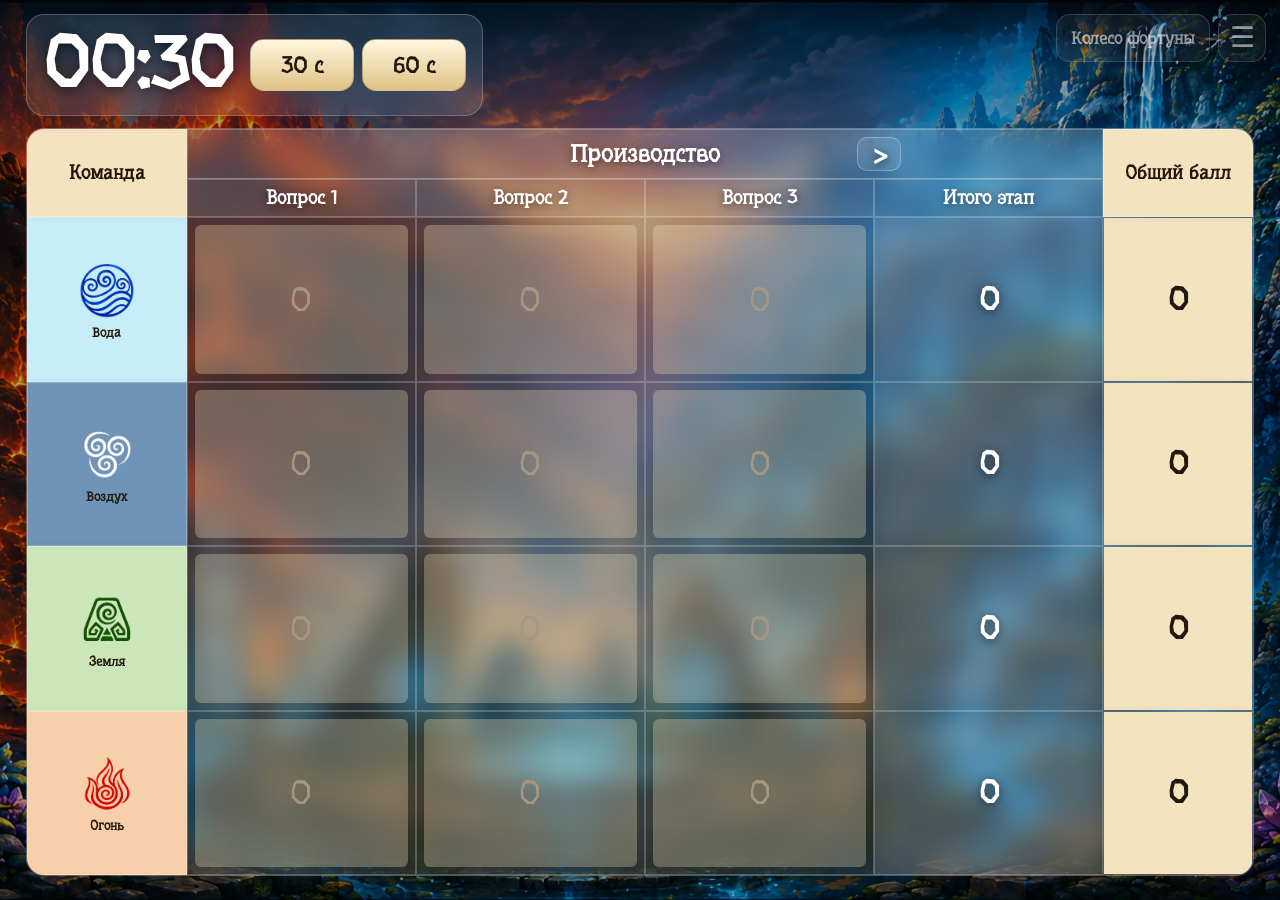
==== commit 0bf17346: "Update fortune wheel panels and team rules" ====
--- a/index.html
+++ b/index.html
@@ -46,14 +46,18 @@
 
       <section class="fortune-screen" id="fortuneScreen" aria-label="Колесо фортуны" hidden>
         <button class="fortune-back" id="fortuneBack" type="button">‹ Вернуться к таблице</button>
-        <button class="fortune-rules-open" id="fortuneRulesOpen" type="button">Правила</button>
-        <button class="fortune-reset" id="fortuneReset" type="button">Сбросить прокруты</button>
         <aside class="fortune-panel fortune-panel-left" aria-label="Все правила">
-          <div class="fortune-history-title">Правила</div>
+          <div class="fortune-panel-header">
+            <div class="fortune-history-title">Правила</div>
+            <button class="fortune-panel-action fortune-rules-open" id="fortuneRulesOpen" type="button">Изменить</button>
+          </div>
           <ol class="fortune-history-list fortune-rule-bank-list" id="fortuneRuleBankList"></ol>
         </aside>
         <aside class="fortune-panel fortune-panel-right" aria-label="История прокрутов">
-          <div class="fortune-history-title">Прокруты</div>
+          <div class="fortune-panel-header">
+            <div class="fortune-history-title">Прокруты</div>
+            <button class="fortune-panel-action fortune-reset" id="fortuneReset" type="button">Сбросить</button>
+          </div>
           <ol class="fortune-history-list" id="fortuneHistory"></ol>
         </aside>
         <div class="fortune-layout">
@@ -97,16 +101,7 @@
 
       <div class="team-rule-popover" id="teamRulePopover" hidden>
         <div class="popover-title" id="teamRuleTitle"></div>
-        <div class="team-rule-options">
-          <button data-team-modifier="0" type="button">Без правила</button>
-          <button data-team-modifier="-10" type="button">-10 каждый раз</button>
-          <button data-team-modifier="-20" type="button">-20 каждый раз</button>
-          <button data-team-modifier="-30" type="button">-30 каждый раз</button>
-        </div>
-        <form class="custom-score-form" id="customModifierForm">
-          <input id="customModifierInput" type="number" inputmode="numeric" step="10" placeholder="Свое правило">
-          <button class="chip" type="submit">OK</button>
-        </form>
+        <div class="team-rule-options" id="teamRuleOptions"></div>
       </div>
     </main>
 
--- a/assets/styles.css
+++ b/assets/styles.css
@@ -350,43 +350,9 @@
   backdrop-filter: blur(14px) saturate(1.15);
 }
 
-.fortune-rules-open {
-  position: fixed;
-  top: 72px;
-  left: 14px;
-  z-index: 80;
-  min-height: 44px;
-  padding: 8px 16px;
-  border: 0.5px solid rgba(35, 20, 8, 0.24);
-  border-radius: 14px;
-  color: var(--ink);
-  background: linear-gradient(#fff7df, #dfc285);
-  box-shadow: inset 0 0.5px rgba(255, 255, 255, 0.65), 0 1px 0 rgba(91, 65, 31, 0.24);
-  cursor: pointer;
-  font-size: 18px;
-  font-weight: 700;
-}
-
-.fortune-reset {
-  position: fixed;
-  top: 128px;
-  left: 14px;
-  z-index: 80;
-  min-height: 44px;
-  padding: 8px 16px;
-  border: 0.5px solid rgba(35, 20, 8, 0.24);
-  border-radius: 14px;
-  color: #fff5ea;
-  background: linear-gradient(#a93b31, var(--red));
-  box-shadow: inset 0 0.5px rgba(255, 255, 255, 0.24), 0 1px 0 rgba(91, 65, 31, 0.24);
-  cursor: pointer;
-  font-size: 18px;
-  font-weight: 700;
-}
-
 .fortune-panel {
   position: fixed;
-  top: 92px;
+  top: 238px;
   z-index: 70;
   display: grid;
   grid-template-rows: auto minmax(0, 1fr);
@@ -405,17 +371,49 @@
 
 .fortune-panel-left {
   left: 14px;
-  top: 238px;
   max-height: calc(100vh - 258px);
 }
 
 .fortune-panel-right {
   right: 14px;
+  max-height: calc(100vh - 258px);
+}
+
+.fortune-panel-header {
+  display: flex;
+  align-items: center;
+  justify-content: space-between;
+  gap: 12px;
 }
 
 .fortune-history-title {
   font-size: 20px;
   font-weight: 700;
+}
+
+.fortune-panel-action {
+  flex: 0 0 auto;
+  min-height: 30px;
+  padding: 5px 10px;
+  border: 0.5px solid rgba(35, 20, 8, 0.24);
+  border-radius: 9px;
+  color: var(--ink);
+  background: linear-gradient(#fff7df, #dfc285);
+  box-shadow: inset 0 0.5px rgba(255, 255, 255, 0.65), 0 1px 0 rgba(91, 65, 31, 0.24);
+  cursor: pointer;
+  font-size: 14px;
+  font-weight: 700;
+  text-shadow: none;
+}
+
+.fortune-panel-action:active {
+  transform: translateY(1px);
+}
+
+.fortune-reset {
+  color: #fff5ea;
+  background: linear-gradient(#a93b31, var(--red));
+  box-shadow: inset 0 0.5px rgba(255, 255, 255, 0.24), 0 1px 0 rgba(91, 65, 31, 0.24);
 }
 
 .fortune-history-list {
@@ -861,7 +859,7 @@
   background: var(--cell-beige);
 }
 
-.team-cell {
+.score-table .team-cell {
   padding: 0;
   font-size: 22px;
 }
@@ -871,11 +869,12 @@
   align-items: center;
   justify-items: center;
   align-content: center;
-  gap: 8px;
+  gap: 4px;
   width: 100%;
-  min-height: 96px;
+  min-height: 0;
   height: 100%;
-  padding: 7px;
+  max-height: 100%;
+  padding: 4px 7px;
   border: 0;
   color: var(--ink);
   background: transparent;
@@ -886,14 +885,14 @@
 
 .team-mark {
   display: block;
-  width: 76px;
-  height: 76px;
+  width: 62px;
+  height: 62px;
   object-fit: contain;
 }
 
 .team-name {
   color: var(--ink);
-  font-size: 16px;
+  font-size: 13px;
   font-weight: 700;
   line-height: 1;
   text-align: center;
@@ -915,12 +914,18 @@
   background: #f7cfaa;
 }
 
-.team-rule-button span {
-  padding: 3px 7px;
+.team-rule-tag {
+  display: block;
+  max-width: 128px;
+  padding: 2px 6px;
   border-radius: 999px;
   color: #fff5ea;
   background: linear-gradient(#a93b31, var(--red));
-  font-size: 14px;
+  overflow: hidden;
+  font-size: 11px;
+  line-height: 1;
+  text-overflow: ellipsis;
+  white-space: nowrap;
 }
 
 .team-rule-button:hover,
@@ -1119,6 +1124,10 @@
   box-shadow: 0 14px 30px rgba(43, 31, 18, 0.26);
 }
 
+.team-rule-popover {
+  width: 300px;
+}
+
 .custom-score-form {
   display: grid;
   grid-template-columns: 1fr auto;
@@ -1140,6 +1149,8 @@
 .team-rule-options {
   display: grid;
   gap: 6px;
+  max-height: min(320px, calc(100vh - 160px));
+  overflow: auto;
 }
 
 .team-rule-options button {
@@ -1151,13 +1162,29 @@
   cursor: pointer;
   font: inherit;
   font-weight: 700;
+  line-height: 1.12;
   text-align: left;
 }
 
 .team-rule-options button:hover,
-.team-rule-options button:focus-visible {
+.team-rule-options button:focus-visible,
+.team-rule-options button.active {
   border-color: rgba(44, 154, 196, 0.55);
   background: #fff7df;
+}
+
+.team-rule-options button.active {
+  box-shadow: inset 0 0 0 1px rgba(44, 154, 196, 0.34);
+}
+
+.team-rule-empty {
+  padding: 10px;
+  border: 0.5px solid rgba(35, 20, 8, 0.14);
+  border-radius: 8px;
+  color: var(--muted);
+  background: rgba(243, 227, 191, 0.46);
+  font-size: 14px;
+  font-weight: 700;
 }
 
 .popover-title {
@@ -1222,14 +1249,6 @@
     width: 104px;
     height: 104px;
     font-size: 19px;
-  }
-
-  .fortune-rules-open {
-    top: 128px;
-  }
-
-  .fortune-reset {
-    top: 184px;
   }
 
 }
